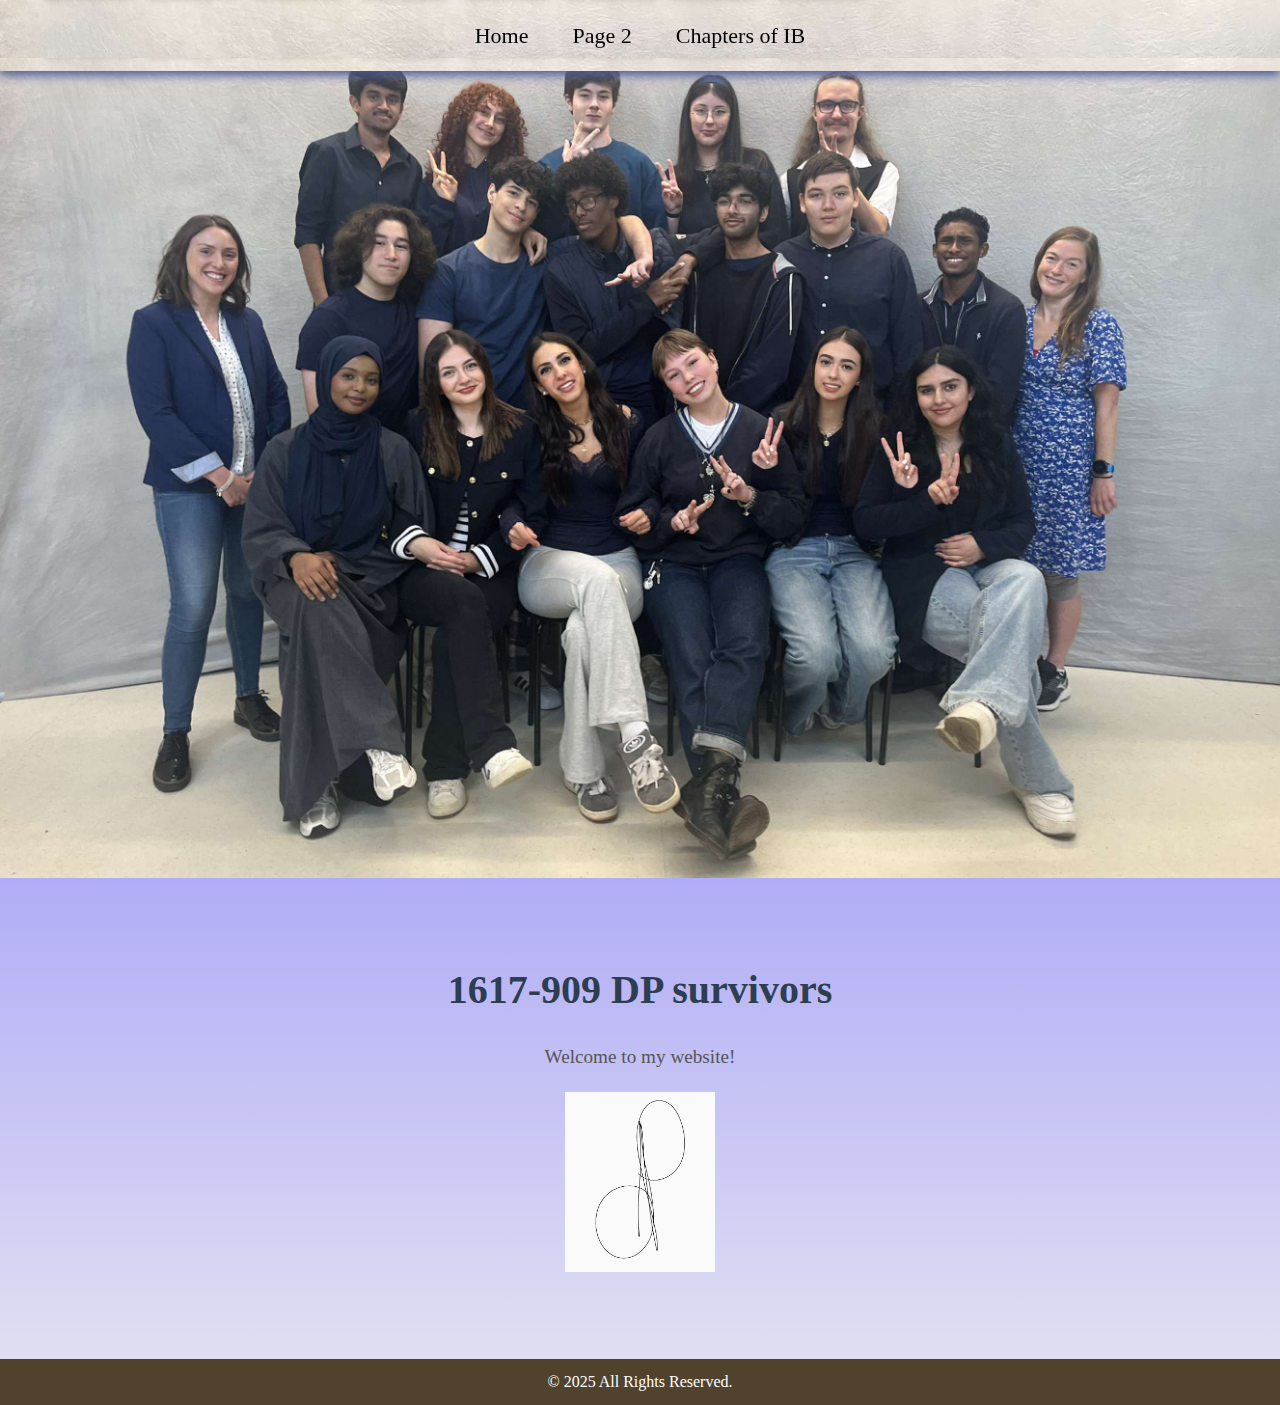
==== index.html @ 580e5043 "Add files via upload" ====
<!DOCTYPE html>
<html lang="en">
<head>
    <meta charset="UTF-8">
    <meta name="viewport" content="width=device-width, initial-scale=1">
    <title>DP survivers</title>
    <link rel="stylesheet" href="style.css">
    <style>
        body {
            background: linear-gradient(to bottom, #5c50ff, #e4e4f2);
        }
        .navbar {
            background: url(image2navbar.png);
            box-shadow: 0px 4px 10px  #455596;
        }
        .navbar ul li a {
            color: black;
        }
        .navbar ul li a:hover {
            background-color: #184ec1;
        }

    </style>
</head>
<body>
    <img src="image2.png" class="image2">
    
    <!-- Navigation Bar -->
    <nav class="navbar">
        <ul>
            <li><a href="index.html">Home</a></li>
            <li><a href="page2.html">Page 2</a></li>
            <li><a href="time.html">Chapters of IB</a></li>
        </ul>
    </nav>
    
    <!-- Main Content -->
    <main>
        <h1>1617-909 DP survivors</h1>
        <p class="nv2">Welcome to my website!</p>

            <img id="image" src="image.png" alt="image" class="custom-image">
    </main>
    
    <!-- Footer -->
    <footer>
        <p>&copy; 2025 All Rights Reserved.</p>
    </footer>

    <script src="script.js"></script>
</body>
</html>
---- style.css ----
/* Reset styles to ensure consistency across browsers */
* {
    margin: 0;                    /* Removes default margin on all elements */
    padding: 0;                   /* Removes default padding on all elements */
    box-sizing: border-box;      /* Ensures padding and border are included in the element’s total width and height */
}

/* Base styling for the entire page */
body {
    font-family: 'Georgia', serif;                   /* Sets a serif font for classic, elegant text appearance */
    line-height: 1.6;                                /* Increases spacing between lines for readability */
    color: #333;                                     /* Sets default text color to dark gray */
    background: linear-gradient(to bottom, #e0caab, #ddc3a0); /* Applies a vertical gradient background */
    min-height: 100vh;                               /* Ensures the body fills at least the full height of the screen */
    text-align: center;                              /* Centers all text horizontally by default */
    display: flex;                                   /* Enables flexbox layout for vertical structure */
    flex-direction: column;                          /* Aligns children in a vertical column (top to bottom) */
    justify-content: space-between;                  /* Distributes space evenly between top, middle, and bottom content */
}

/* ===== Navigation Bar Styles ===== */
.navbar {
    position: fixed;                                 /* Fixes the navbar to the top of the page so it stays while scrolling */
    top: 0;                                           /* Anchors it to the top edge of the screen */
    width: 100%;                                      /* Stretches the navbar across the entire width */
    background-color: #68470fdc;                      /* Semi-transparent dark brown background */
    color: white;                                     /* Default text color inside navbar */
    z-index: 1000;                                    /* Ensures it stays above other content layers */
    box-shadow: 0px 4px 10px #54452c;                 /* Adds depth with a shadow under the navbar */
    padding: 10px 0;                                  /* Adds vertical space inside the navbar */
    display: flex;                                    /* Flexbox used to center the content horizontally */
    justify-content: center;                          /* Horizontally centers the unordered list (ul) */
}

/* Unordered list inside navbar */
.navbar ul {
    list-style: none;                                 /* Removes default bullet points */
    display: flex;                                    /* Aligns list items horizontally */
    justify-content: center;                          /* Centers items within the navbar */
    flex-wrap: wrap;                                  /* Allows items to wrap onto a new line if needed on smaller screens */
    padding: 0;                                       /* Removes default padding */
}

/* Individual list items in the navbar */
.navbar ul li {
    margin: 0 10px;                                   /* Horizontal spacing between navigation links */
}

/* Styling for the links inside navbar items */
.navbar ul li a {
    text-decoration: none;                            /* Removes underlines from links */
    color: white;                                     /* Sets text color to white */
    font-size: 22px;                                  /* Standard readable size for navigation text */
    padding: 8px 12px;                                /* Padding to increase the clickable area around the text */
    transition: 0.8s;                                  /* Smooth transition for hover effects */
    display: block;                                   /* Makes the whole padded area clickable */
}

/* Hover effect for navbar links */
.navbar ul li a:hover {
    background-color: #46320f;                        /* Darker background when hovered */
    border-radius: 5px;                               /* Rounded corners for the hover box */
}




/* ===== Main Content Area ===== */
main {
    padding: 80px 20px;                               /* Top padding ensures content doesn't hide under the fixed navbar */                             /* Centers content inside the main element */
    flex-grow: 1;                                     /* Allows this section to expand and fill available vertical space */
}

/* Main heading style */
h1 {
    font-size: 2.5rem;                                /* Large font size for titles (responsive) */
    color: #2c3e50;                                   /* Dark slate color for the heading */
    margin-bottom: 20px;                              /* Space between the heading and following content */
}

/* Paragraph with class 'nv2' */
p.nv2 {
    font-size: 1.2rem;                                /* Slightly larger font for readability */
    color: #555;                                      /* Medium gray text color */
    margin: 20px auto;                                /* Adds vertical spacing and centers the paragraph */
    max-width: 600px;                                 /* Restricts line length for better readability */
}

/* ===== Image Styling ===== */

/* Container to hold and align images */
.image-container {
    display: flex;                                    /* Enables flex layout for alignment */
    justify-content: center;                          /* Horizontally centers the image(s) */
    align-items: center;                              /* Vertically centers the image(s) */
    margin-top: 30px;                                 /* Adds space above the image container */
}

/* Custom styling for images */
.custom-image {
    width: 150px;                                     /* Sets image width to 150px (you can convert this to % if needed) */
    height: auto;                                     /* Maintains the image's natural aspect ratio */
    transition: transform 0.5s ease-in-out;           /* Smooth animation effect for any transformation (e.g., on hover) */
}

.image1 {
    width: 40%;
    height: auto;
    left: 20;
    text-align: left 20%;
}

.image2 {
    width: 100%;
    height: auto;
    top: -10px;
}



/* Footer */
footer {
    background-color: #50422c;
    color: white;
    padding: 10px 0;
    width: 100%;
    position: relative;
    text-align: center;
}

/* Responsive Design */
@media (max-width: 768px) {
    .navbar ul {
        flex-direction: row;
        justify-content: center;
    }
    .navbar ul li {
        margin: 5px;
    }
    h1 {
        font-size: 2rem;
    }
    p {
        font-size: 1rem;
    }
    .custom-image-1, .custom-image-2 {
        max-width: 80%;
    }
}

/* The main container that holds the background images */
.background-container {
    position: relative;           /* Makes this a positioning reference for children */
    width: 100%;                  /* Takes up full width of the screen */
    height: 100vh;                /* Full height of the visible screen (viewport height) */
    overflow: hidden;             /* Hides any part of the image that goes outside this container */
}

/* Base styles applied to all background images */
.bg-image {
    position: absolute;           /* Allows free positioning inside the relative parent */
    max-width: 100%;              /* Prevents image from exceeding container width */
    height: auto;                 /* Maintains the image's aspect ratio */
    pointer-events: none;         /* Ensures the images don’t block mouse clicks or interactions */
}
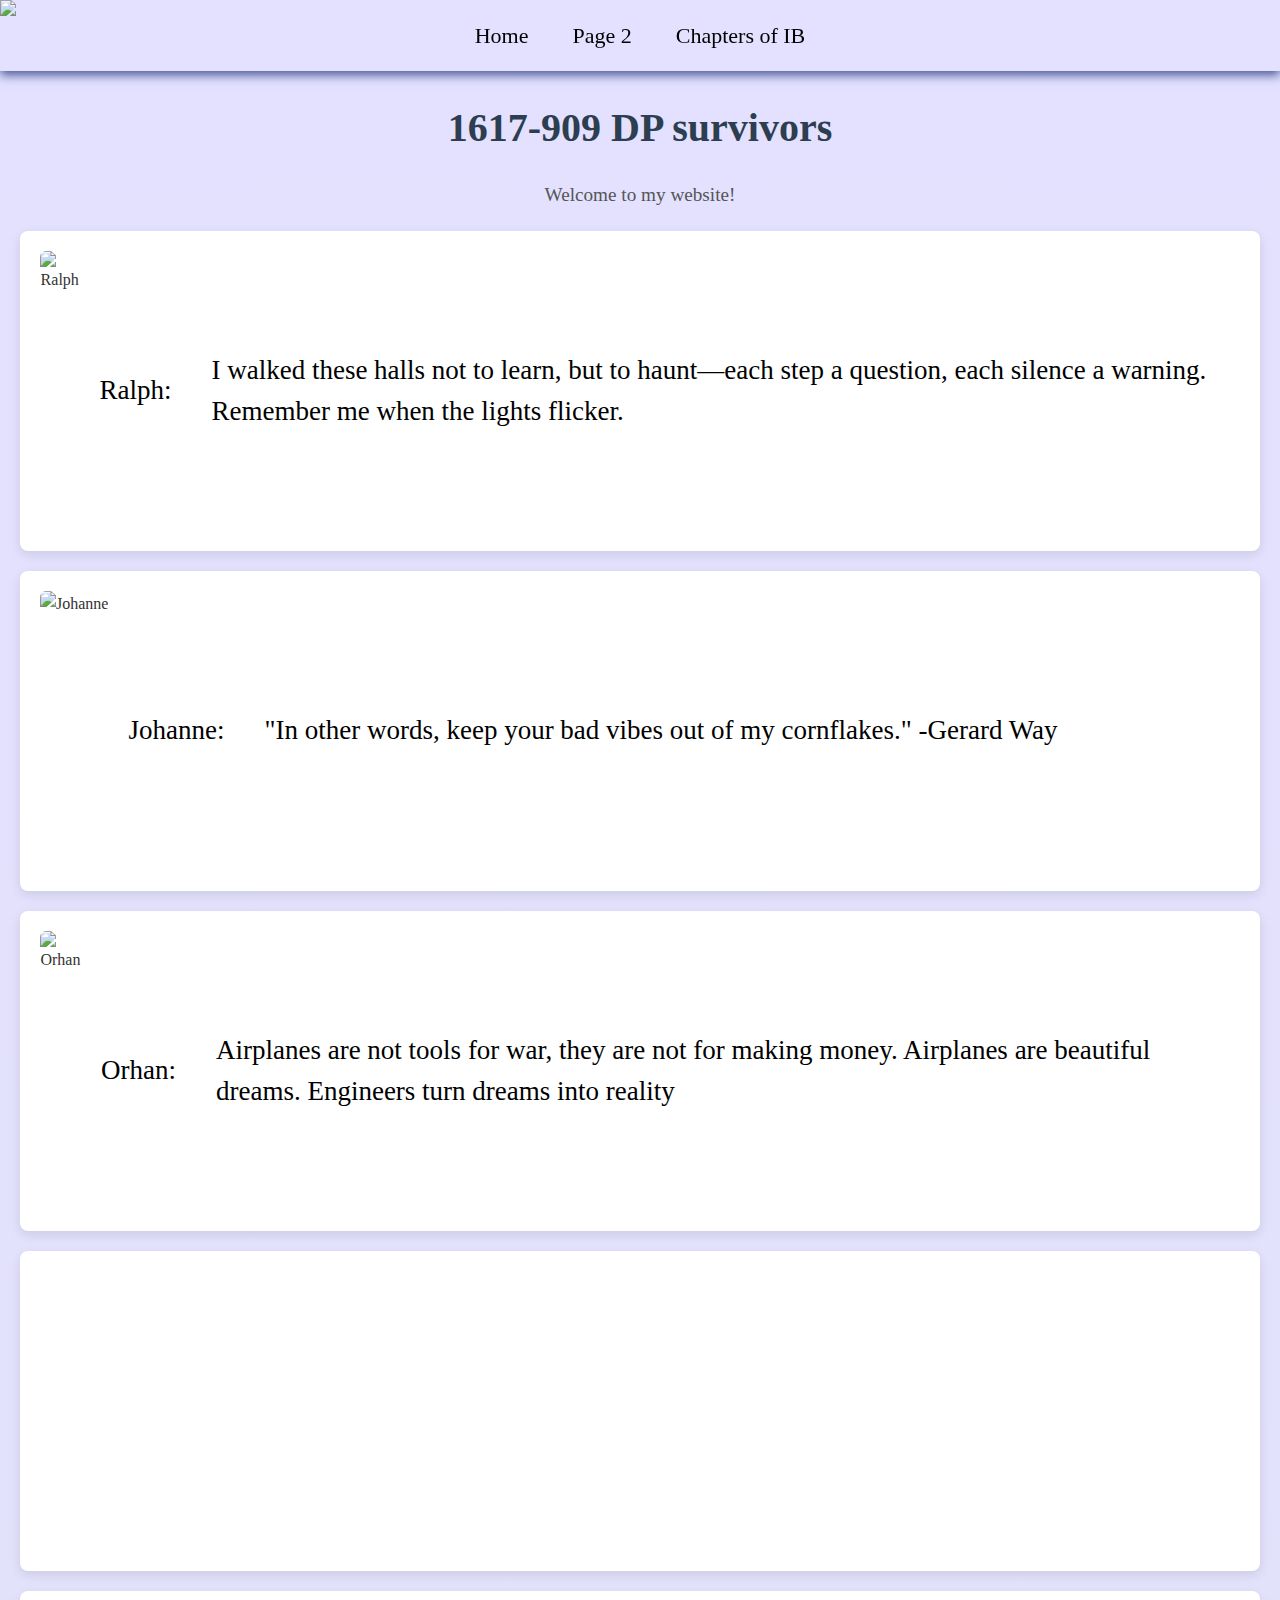
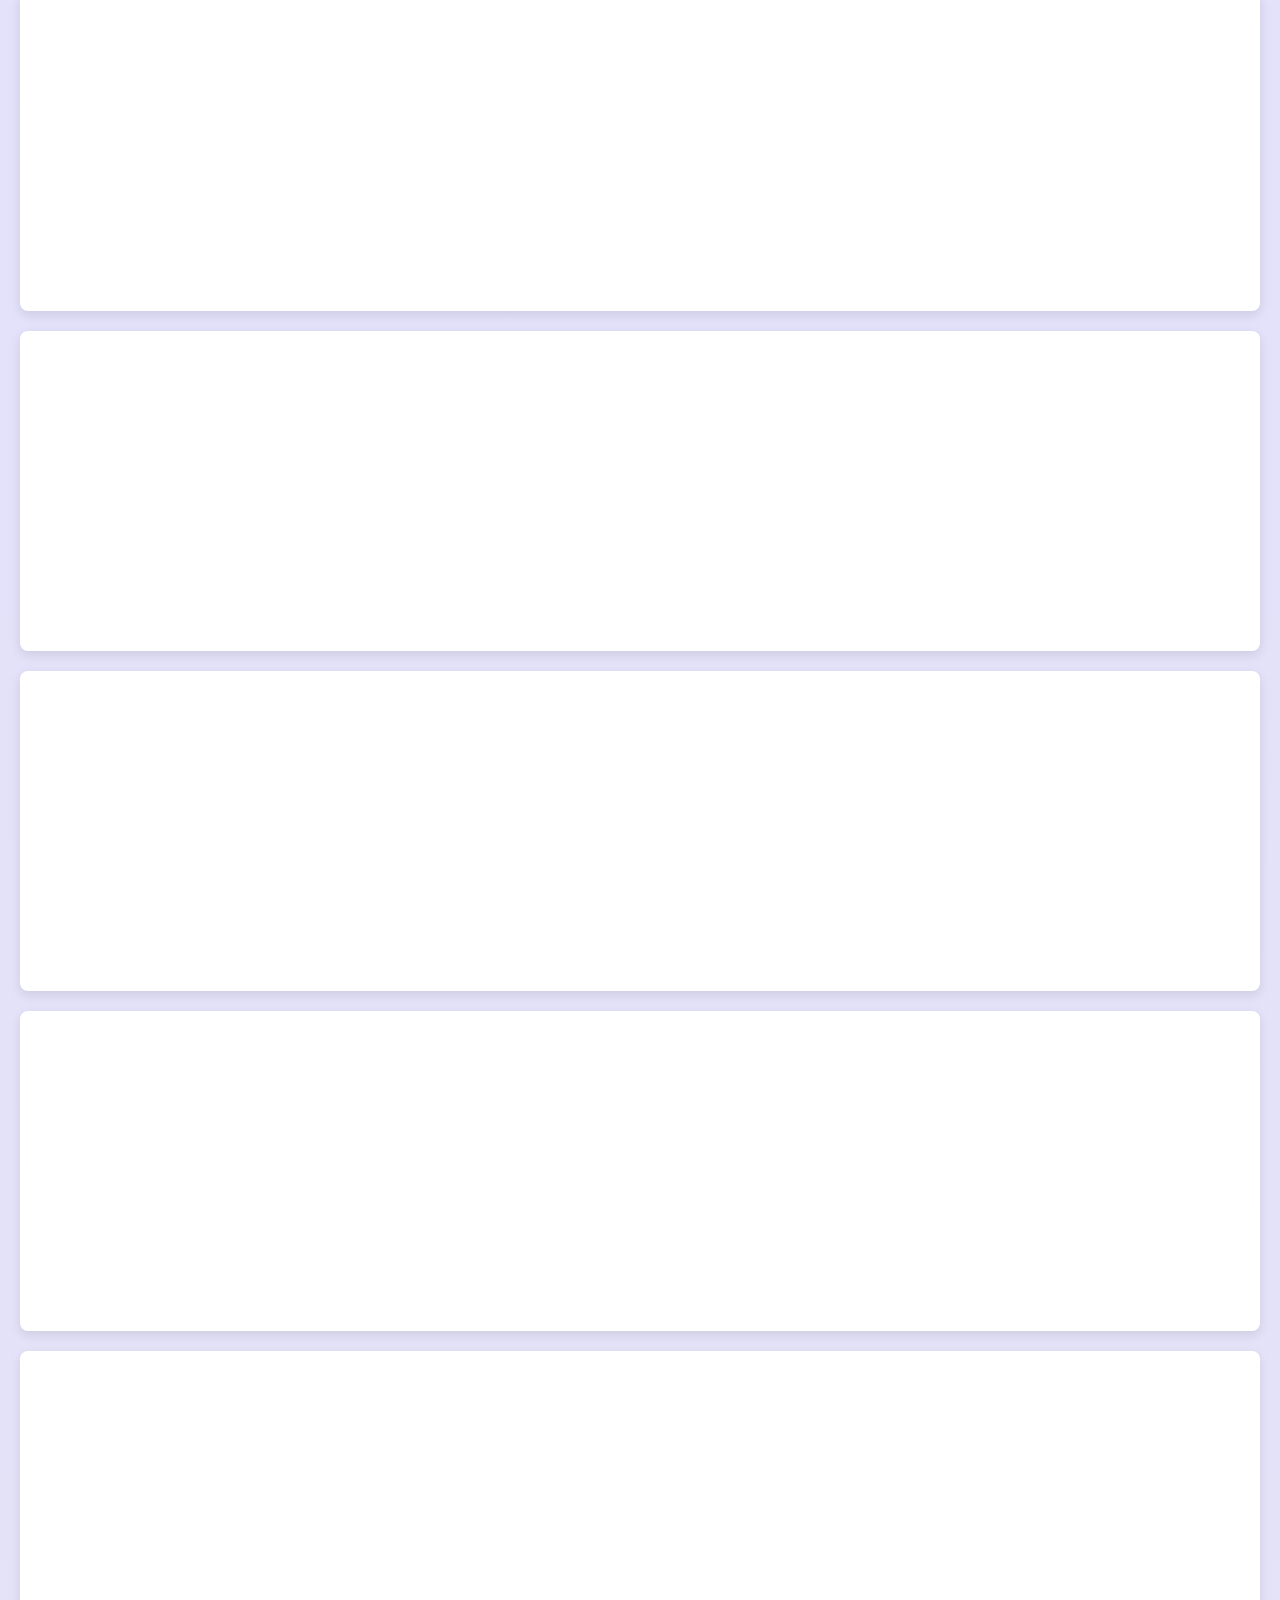
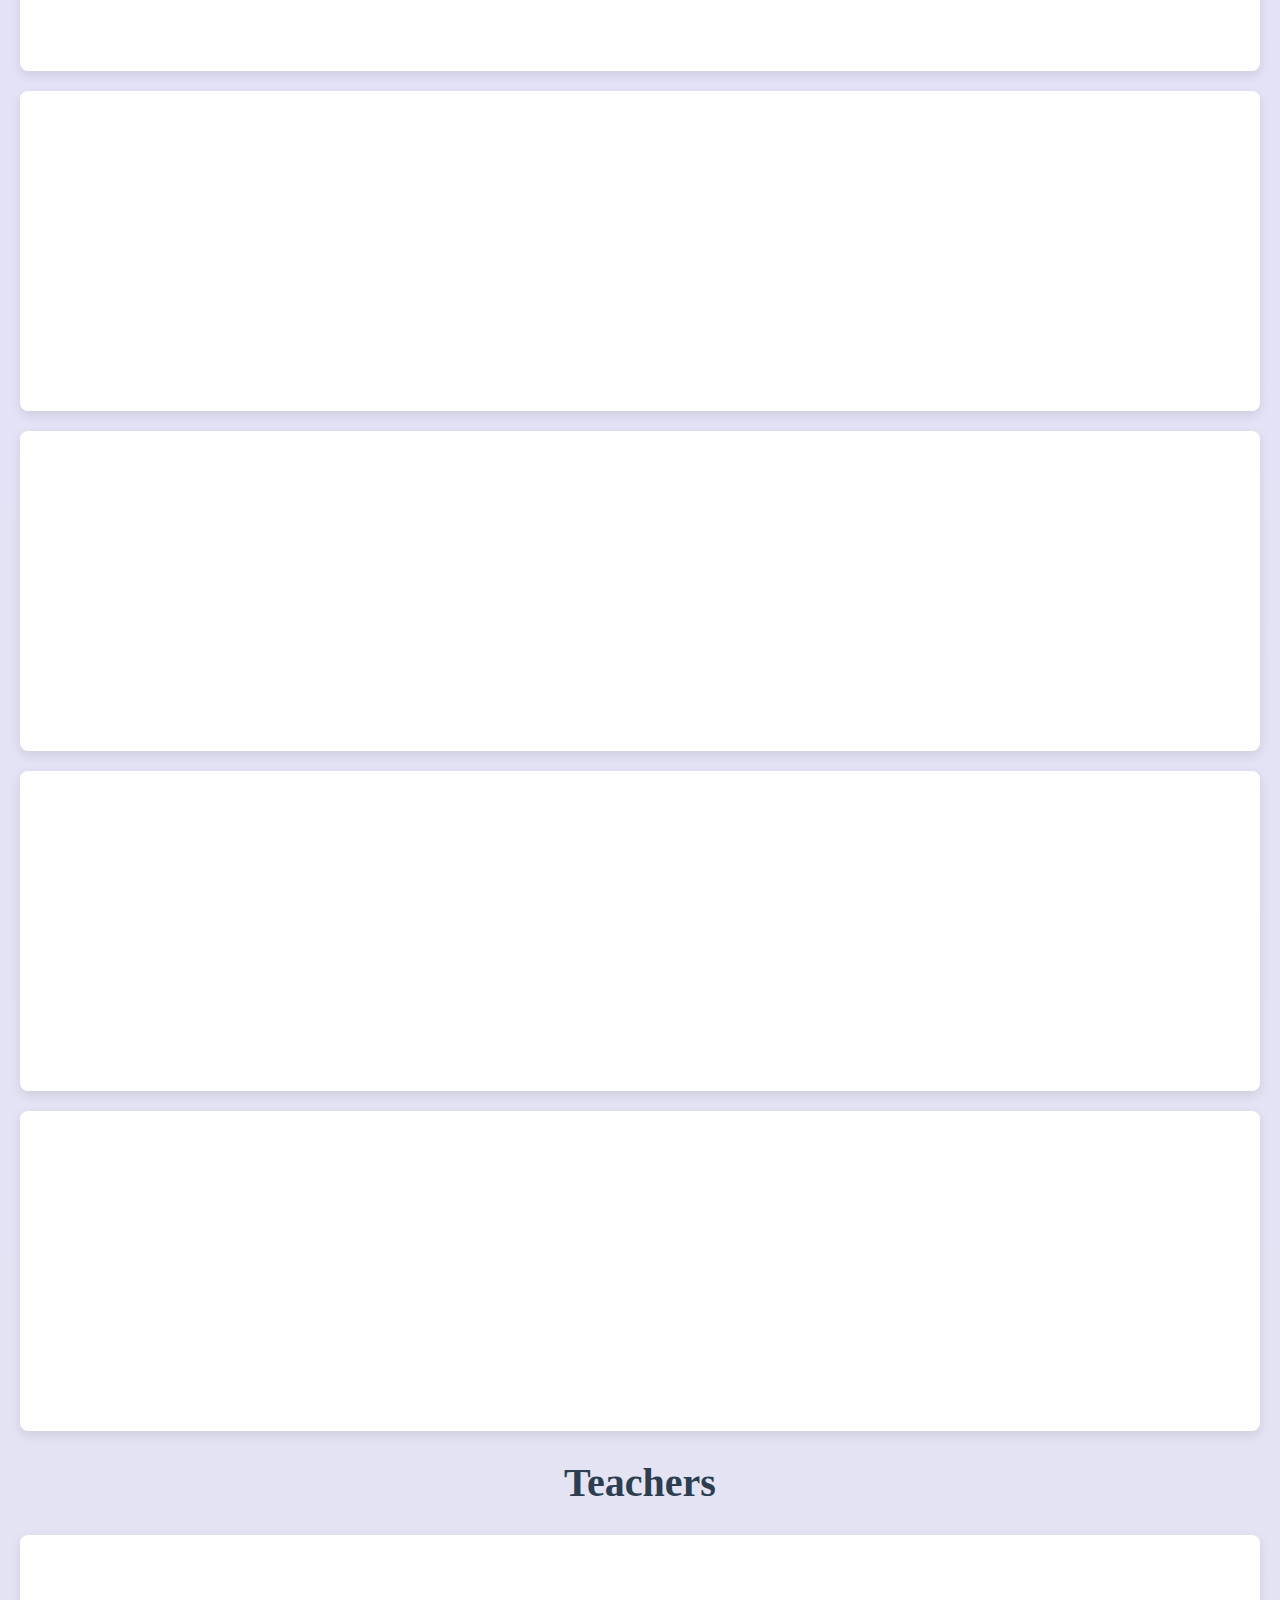
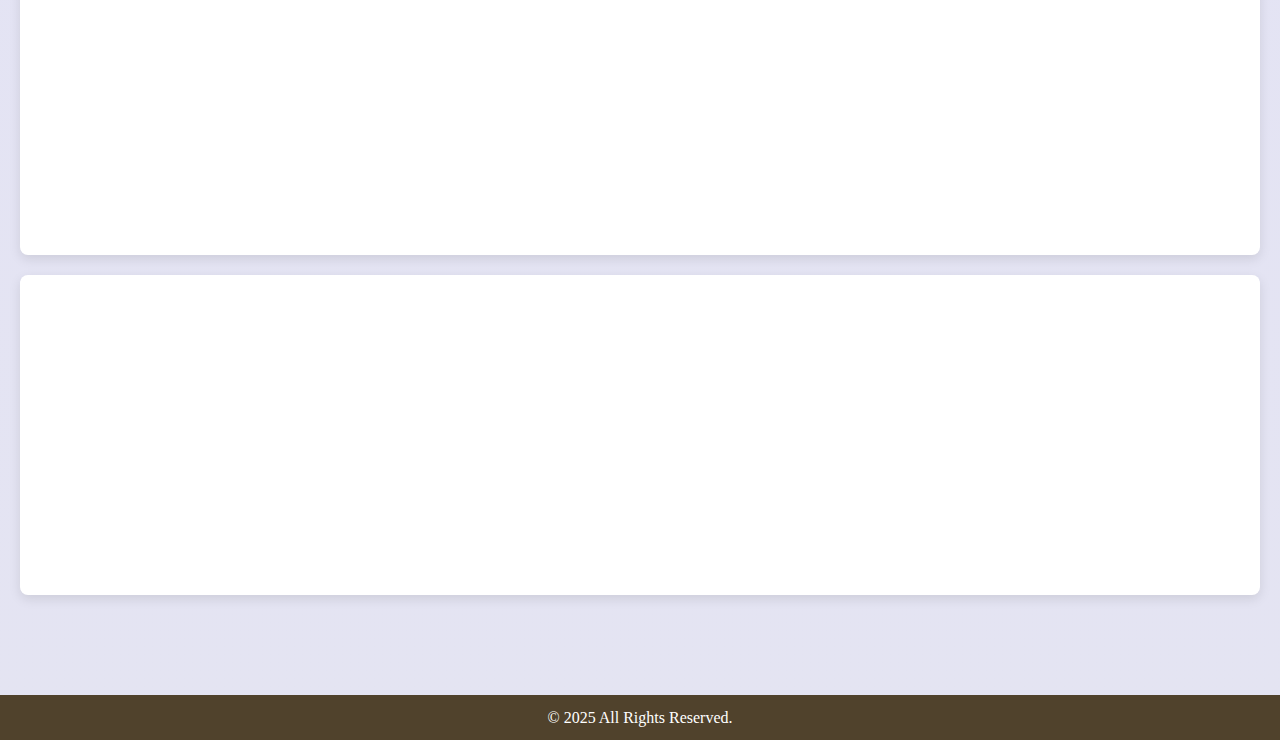
==== commit 15bce734: "Update index.html" ====
--- a/index.html
+++ b/index.html
@@ -7,10 +7,10 @@
     <link rel="stylesheet" href="style.css">
     <style>
         body {
-            background: linear-gradient(to bottom, #5c50ff, #e4e4f2);
+            background: linear-gradient(to bottom, #e3e1ff, #e4e4f2);
         }
         .navbar {
-            background: url(image2navbar.png);
+            background: url(image/image2navbar.png);
             box-shadow: 0px 4px 10px  #455596;
         }
         .navbar ul li a {
@@ -23,7 +23,7 @@
     </style>
 </head>
 <body>
-    <img src="image2.png" class="image2">
+    <img src="image/image2.png" class="image2">
     
     <!-- Navigation Bar -->
     <nav class="navbar">
@@ -38,8 +38,114 @@
     <main>
         <h1>1617-909 DP survivors</h1>
         <p class="nv2">Welcome to my website!</p>
+        
+        <div class="image-text">
+            <img src="image/ralph.1.png" alt="Ralph">
+            <p>Ralph:</p>
+            <br>
+            <p>I walked these halls not to learn, but to haunt—each step a question, each silence a warning. Remember me when the lights flicker.</p>
+        </div>
 
-            <img id="image" src="image.png" alt="image" class="custom-image">
+        <div class="image-text">
+            <img src="image/johanne.1.jpeg" alt="Johanne">
+            <p>Johanne:</p>
+            <br>
+            <p>"In other words, keep your bad vibes out of my cornflakes."  -Gerard Way </p>
+        </div>
+        
+        <div class="image-text">
+            <img src="image/image (1).png" alt="Orhan">
+            <p>Orhan:</p>
+            <br>
+            <p>Airplanes are not tools for war, they are not for making money. Airplanes are beautiful dreams. Engineers turn dreams into reality</p>
+        </div>
+
+        <div class="image-text">
+            <img src="image/image (1).png" alt="">
+            <p></p>
+            <br>
+            <p></p>
+        </div>
+
+        <div class="image-text">
+            <img src="image/image (1).png" alt="">
+            <p></p>
+            <br>
+            <p></p>
+        </div>
+
+        <div class="image-text">
+            <img src="image/image (1).png" alt="">
+            <p></p>
+            <br>
+            <p></p>
+        </div>
+
+        <div class="image-text">
+            <img src="image/image (1).png" alt="">
+            <p></p>
+            <br>
+            <p></p>
+        </div>
+
+        <div class="image-text">
+            <img src="image/image (1).png" alt="">
+            <p></p>
+            <br>
+            <p></p>
+        </div>
+
+        <div class="image-text">
+            <img src="image/image (1).png" alt="">
+            <p></p>
+            <br>
+            <p></p>
+        </div>
+
+        <div class="image-text">
+            <img src="image/image (1).png" alt="">
+            <p></p>
+            <br>
+            <p></p>
+        </div>
+
+        <div class="image-text">
+            <img src="image/image (1).png" alt="">
+            <p></p>
+            <br>
+            <p></p>
+        </div>
+
+        <div class="image-text">
+            <img src="image/image (1).png" alt="">
+            <p></p>
+            <br>
+            <p></p>
+        </div>
+
+        <div class="image-text">
+            <img src="image/image (1).png" alt="">
+            <p></p>
+            <br>
+            <p></p>
+        </div>
+
+        <h1>Teachers</h1>
+        
+        <div class="image-text">
+            <img src="image/image (1).png" alt="">
+            <p></p>
+            <br>
+            <p></p>
+        </div>
+
+        <div class="image-text">
+            <img src="image/image (1).png" alt="">
+            <p></p>
+            <br>
+            <p></p>
+        </div>
+
     </main>
     
     <!-- Footer -->
@@ -47,6 +153,6 @@
         <p>&copy; 2025 All Rights Reserved.</p>
     </footer>
 
-    <script src="script.js"></script>
+    <script src="image/script.js"></script>
 </body>
 </html>
--- a/style.css
+++ b/style.css
@@ -86,6 +86,8 @@
     max-width: 600px;                                 /* Restricts line length for better readability */
 }
 
+
+
 /* ===== Image Styling ===== */
 
 /* Container to hold and align images */
@@ -113,8 +115,32 @@
 .image2 {
     width: 100%;
     height: auto;
-    top: -10px;
 }
+
+.image-text {
+    display: flex;              /* Places image and text side by side */
+    align-items: center;        /* Vertically aligns text with image */
+    gap: 20px;                  /* Space between image and text */
+    margin: 20px 0;             /* Optional spacing above and below */
+    padding: 20px;               /* Inner space */
+    background-color: white;     /* White box */
+    border-radius: 8px;          /* Optional: rounded corners */
+    box-shadow: 0 4px 12px rgba(0, 0, 0, 0.1); /* Optional: soft shadow */
+    margin: 20px 0;              /* Space between blocks */
+}
+  
+  .image-text img {
+    width: auto;               /* Fixed or responsive width */
+    height: 280px;               /* Keeps image proportions */
+    border-radius: 6px;         /* Optional: round corners */
+  }
+  
+  .image-text p{
+    color: #000000;                /* Or your preferred text color */
+    font-size: 27px;
+    line-height: 1.5;
+    text-align: left;
+  }
 
 
 
@@ -129,7 +155,7 @@
 }
 
 /* Responsive Design */
-@media (max-width: 768px) {
+@media (max-width: 650px) {
     .navbar ul {
         flex-direction: row;
         justify-content: center;
@@ -145,6 +171,10 @@
     }
     .custom-image-1, .custom-image-2 {
         max-width: 80%;
+    }
+    .image-text {
+        flex-direction: column; /* Stack image and text vertically */
+        text-align: center;     /* Optional: center the text */
     }
 }
 
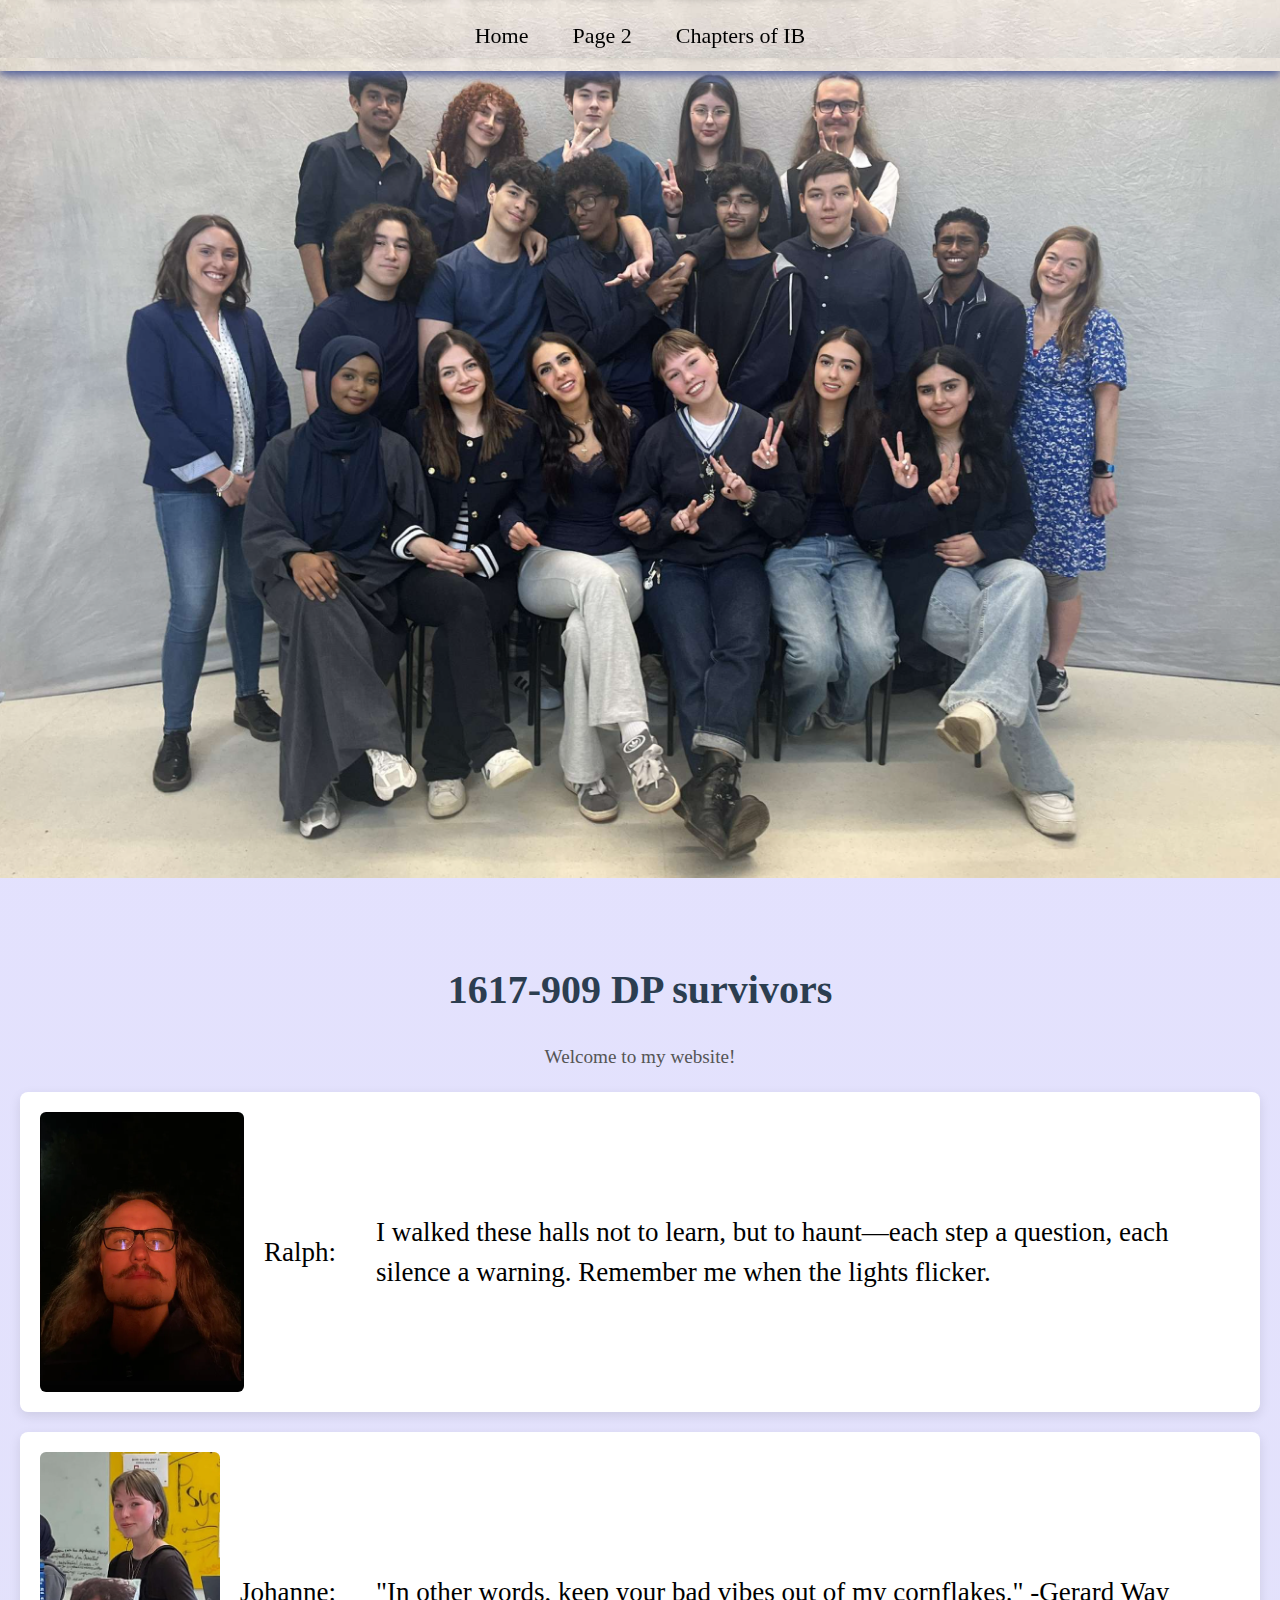
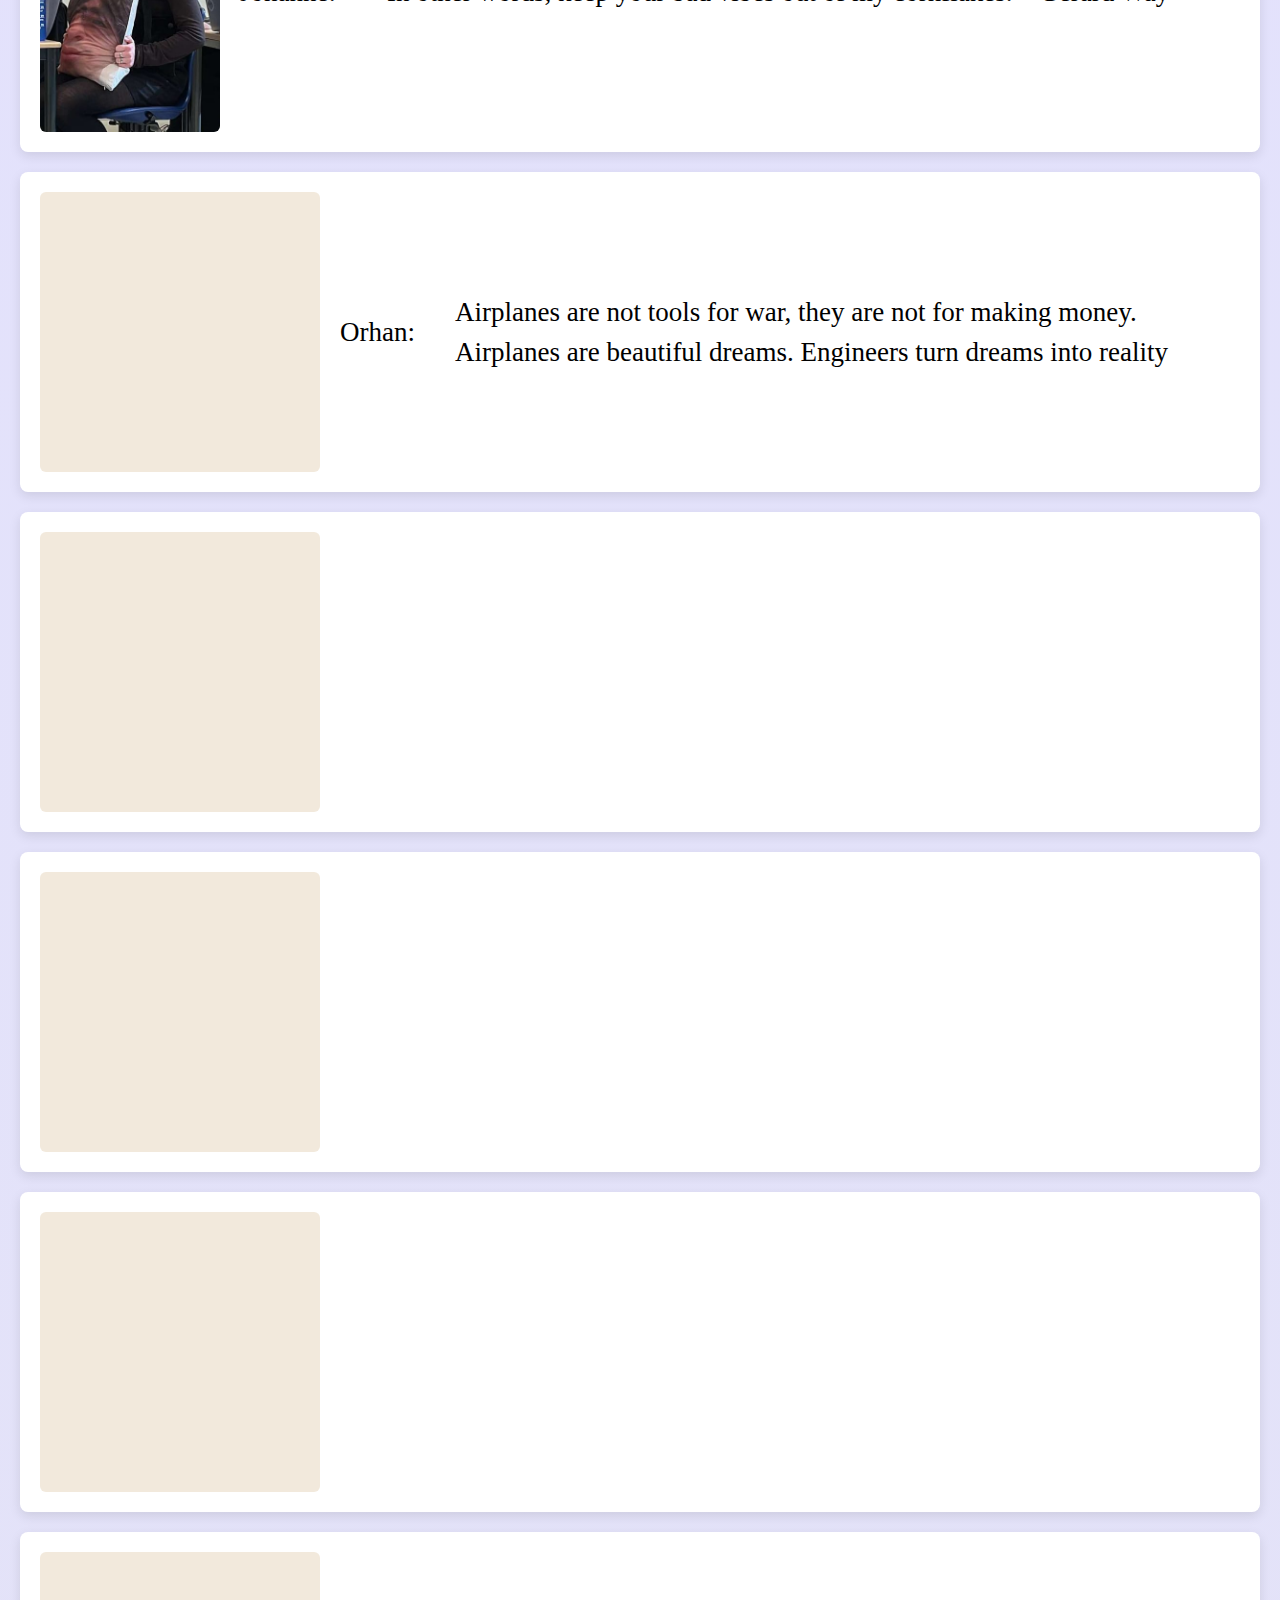
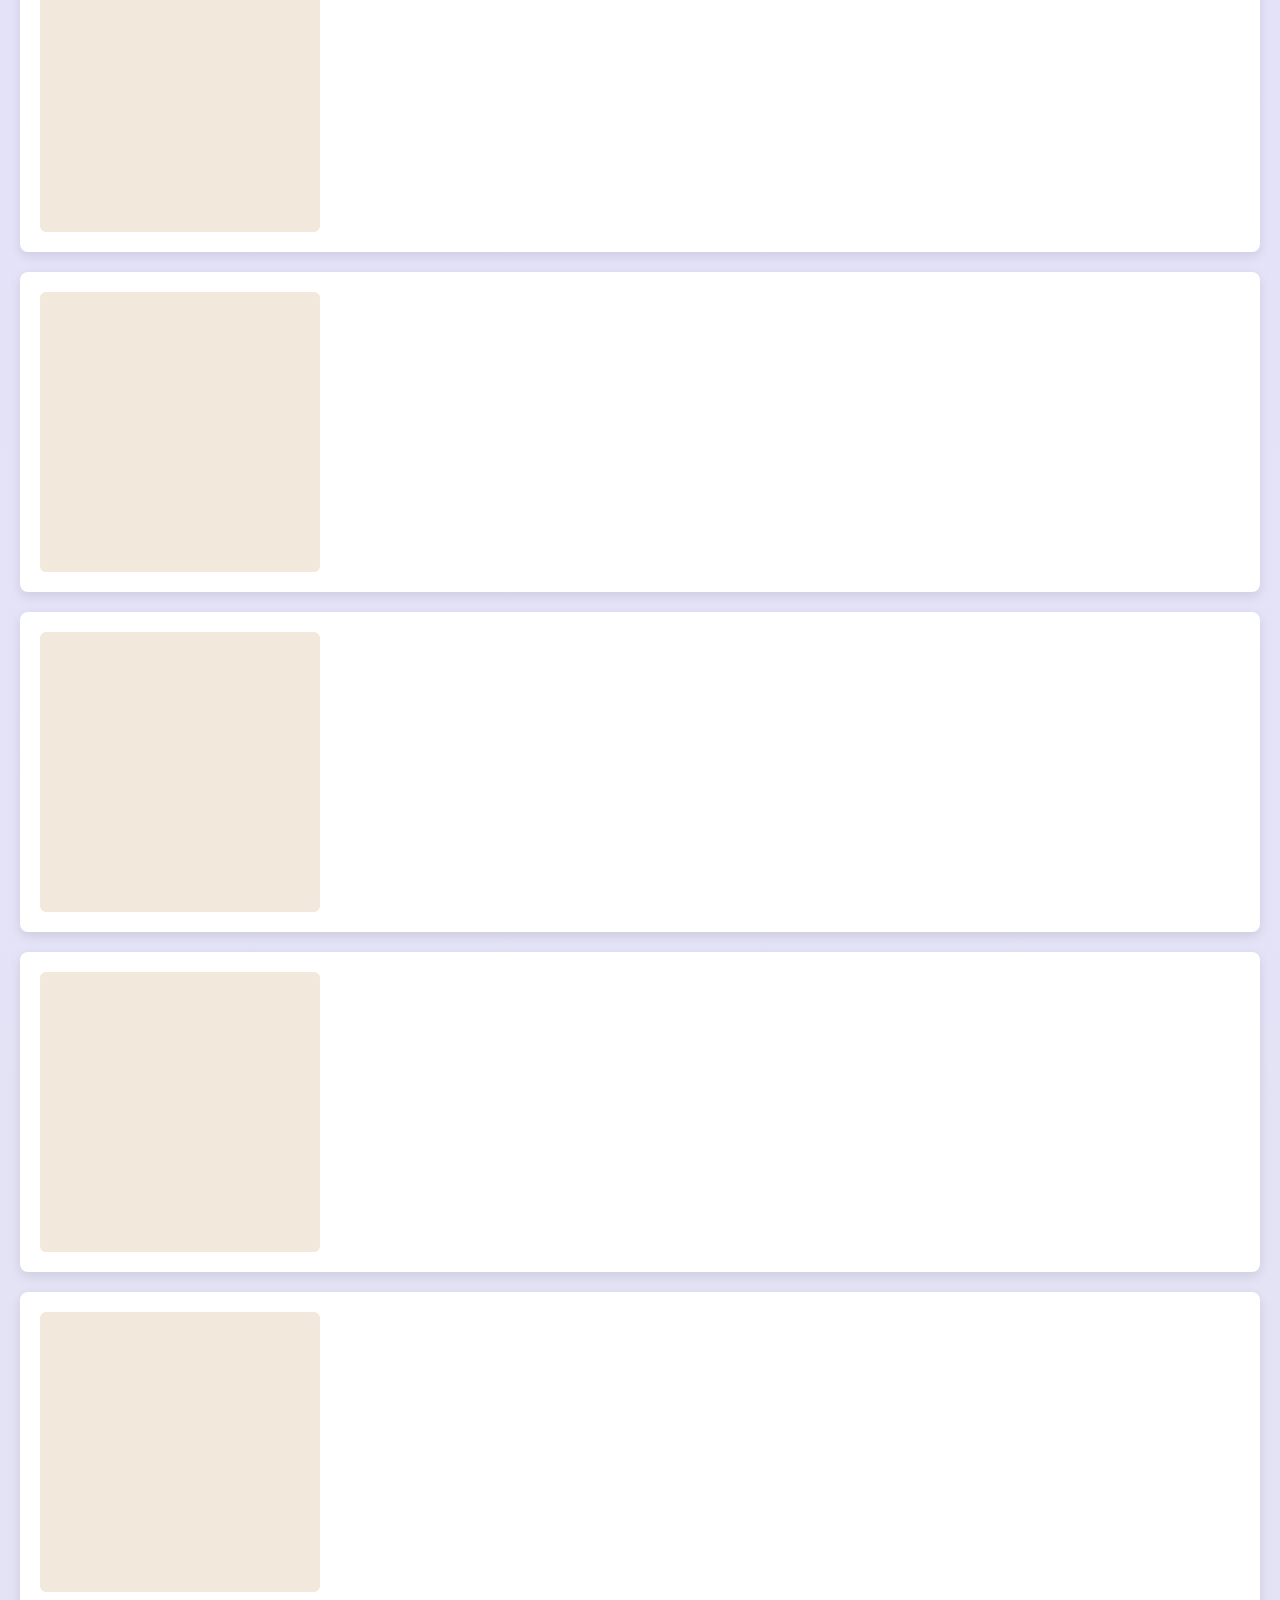
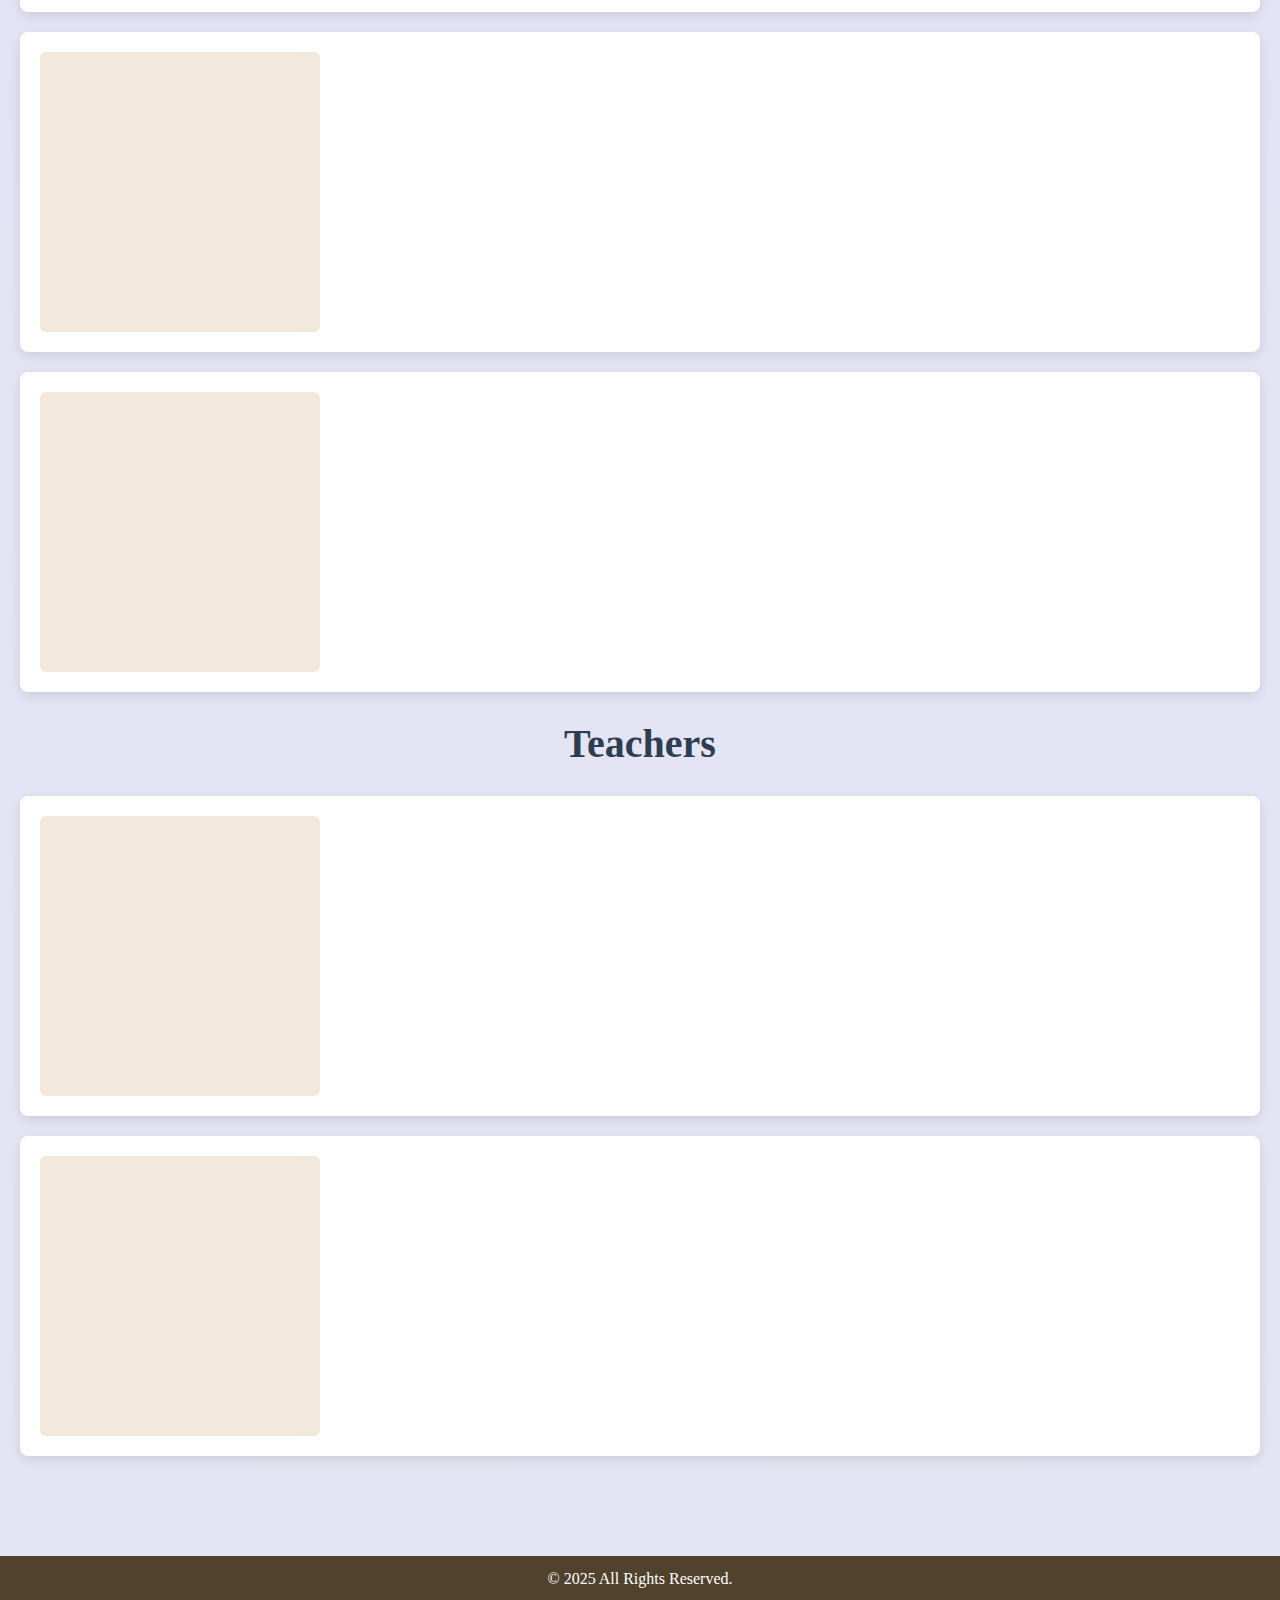
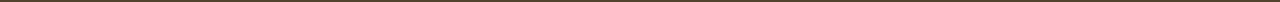
==== commit 4ba9e20b: "Update index.html" ====
--- a/index.html
+++ b/index.html
@@ -23,8 +23,7 @@
     </style>
 </head>
 <body>
-    <img src="image/image2.png" class="image2">
-    
+
     <!-- Navigation Bar -->
     <nav class="navbar">
         <ul>
@@ -33,6 +32,8 @@
             <li><a href="time.html">Chapters of IB</a></li>
         </ul>
     </nav>
+    
+    <img src="image/image2.png" class="image2">
     
     <!-- Main Content -->
     <main>
--- a/style.css
+++ b/style.css
@@ -176,6 +176,9 @@
         flex-direction: column; /* Stack image and text vertically */
         text-align: center;     /* Optional: center the text */
     }
+    .image2{
+    top: 100px;
+    }
 }
 
 /* The main container that holds the background images */
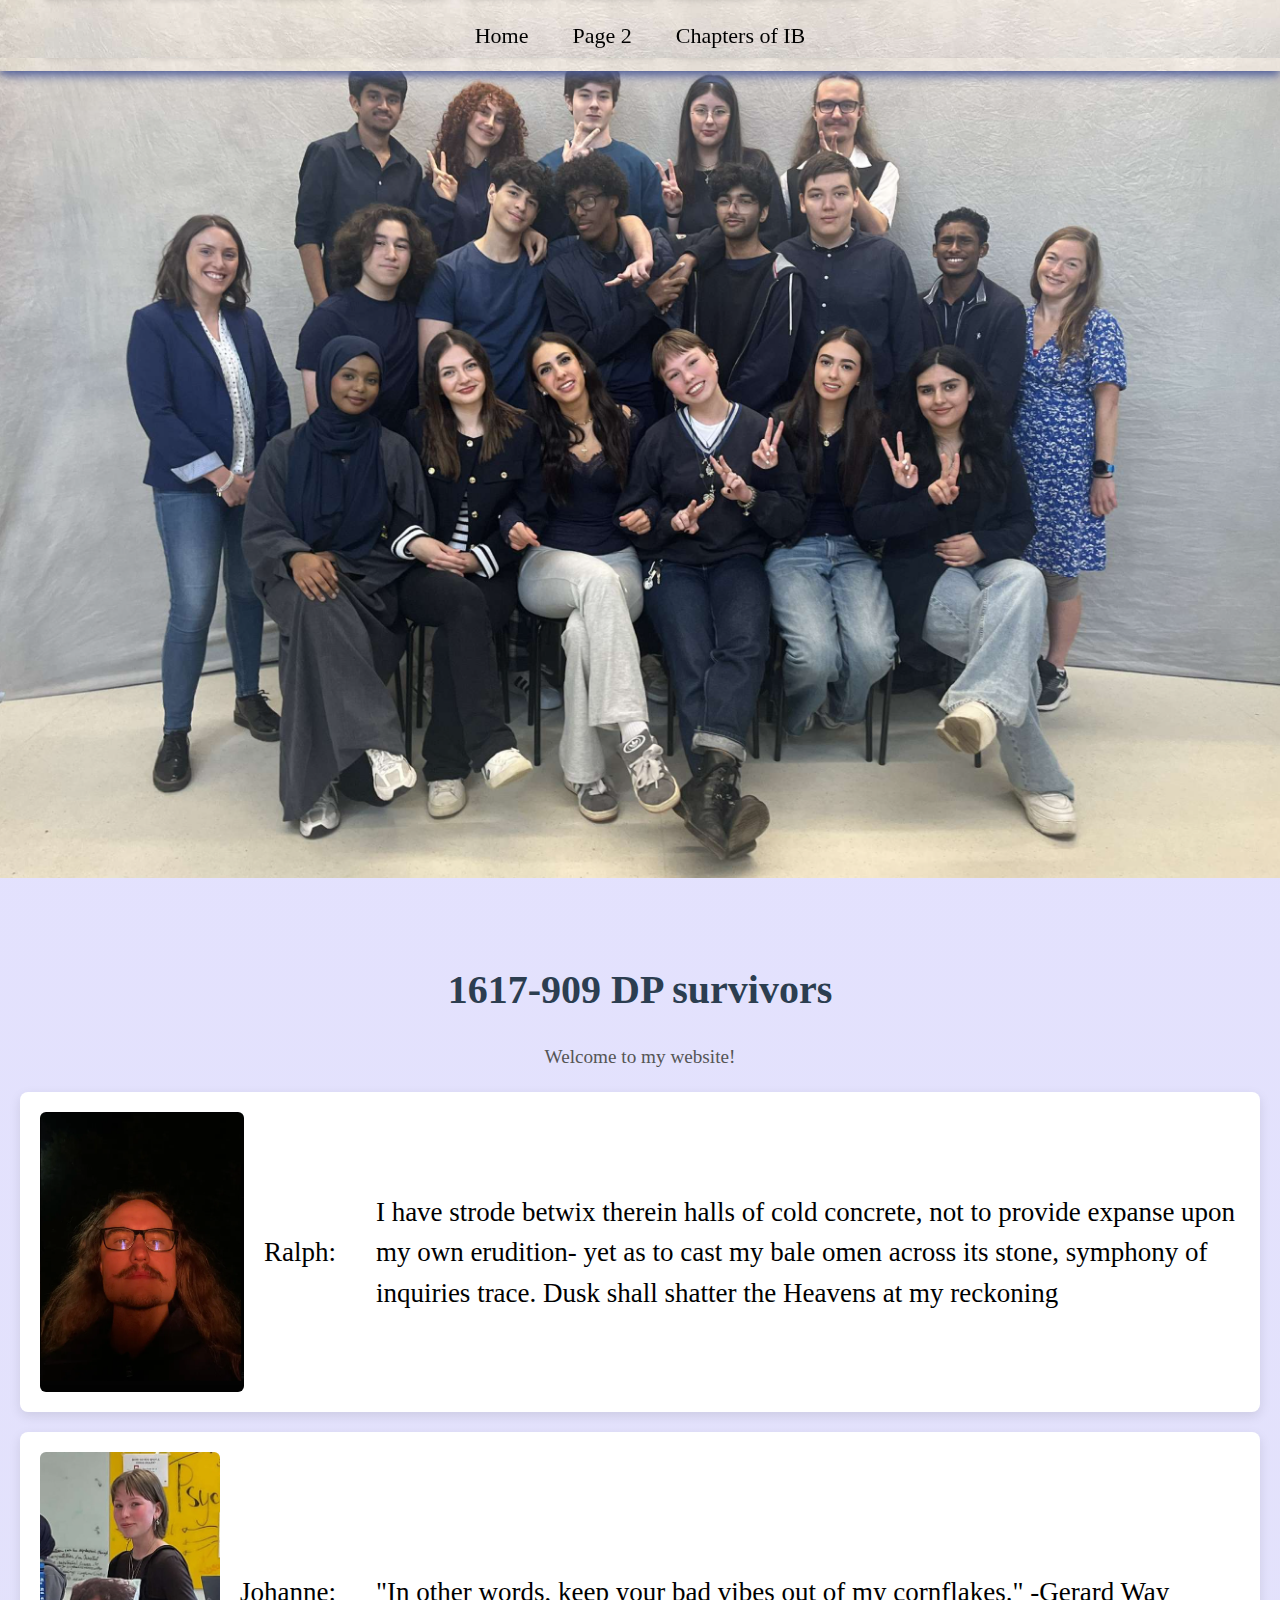
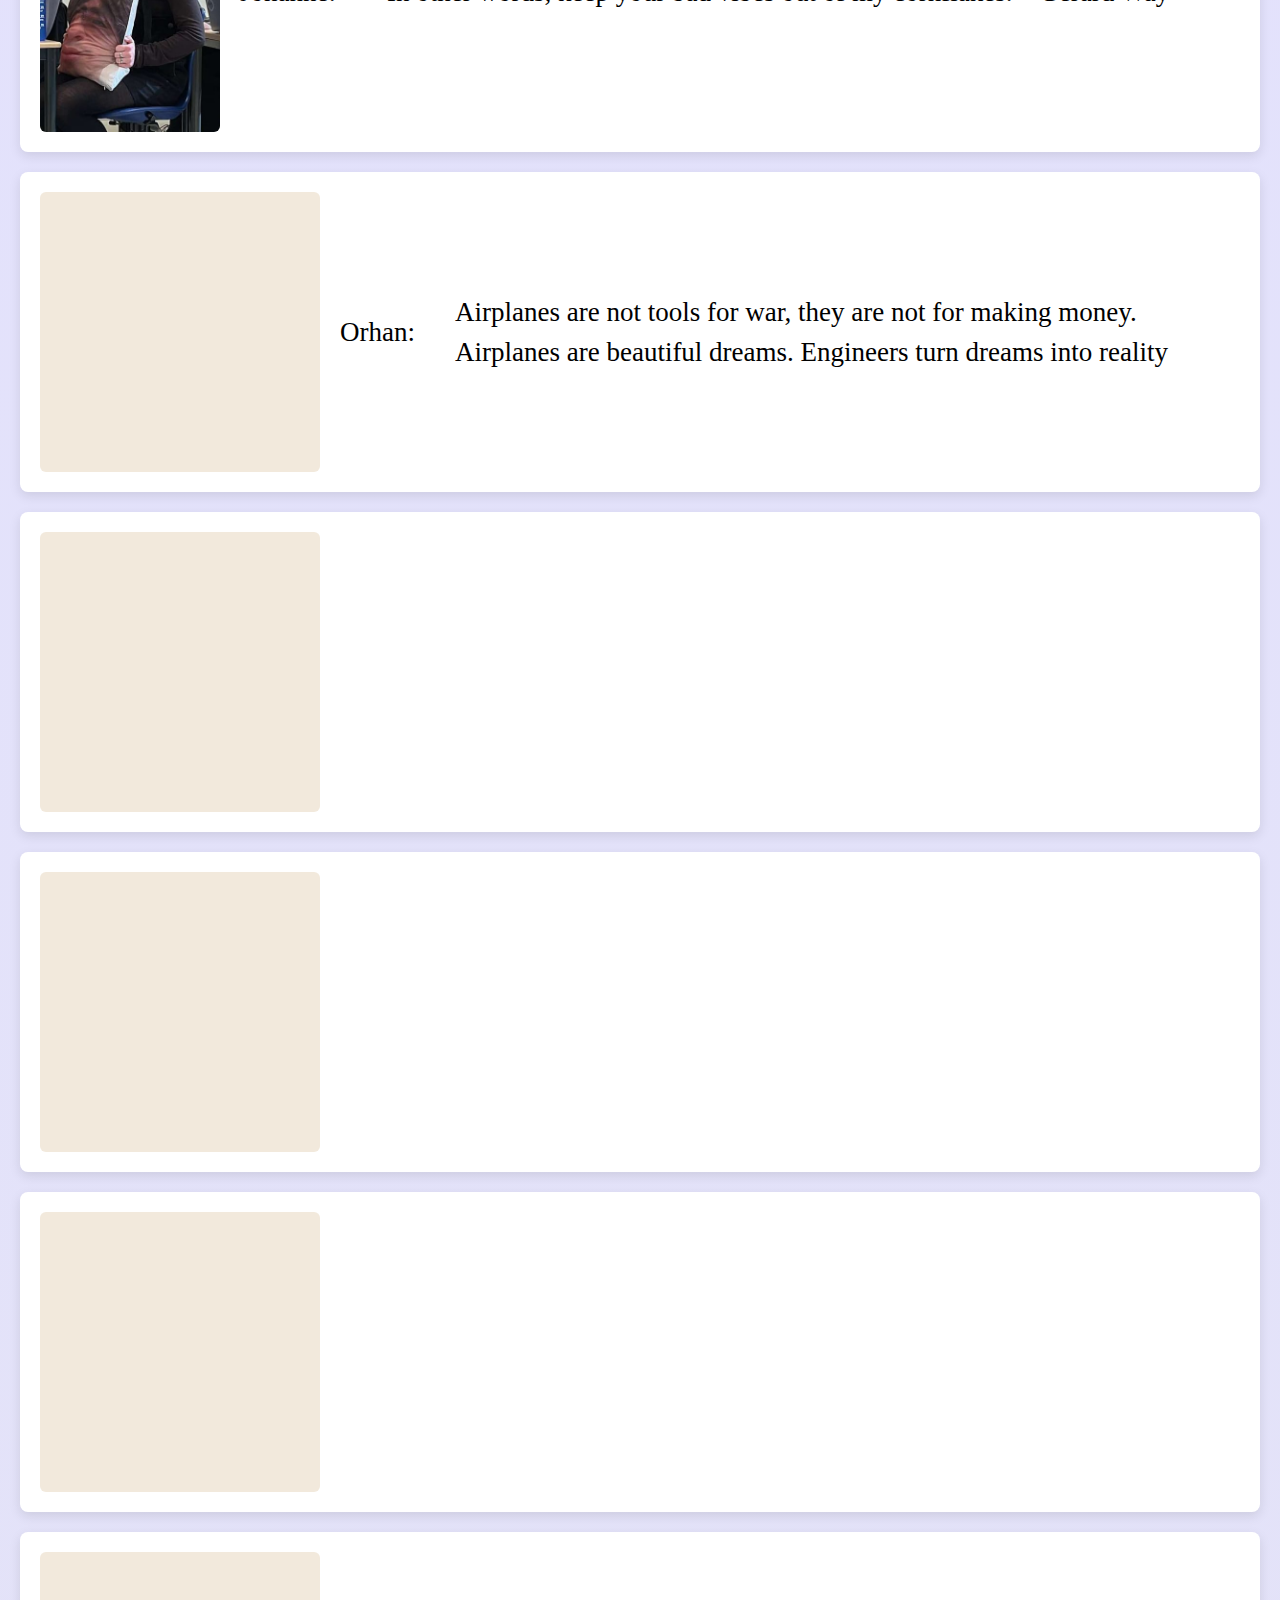
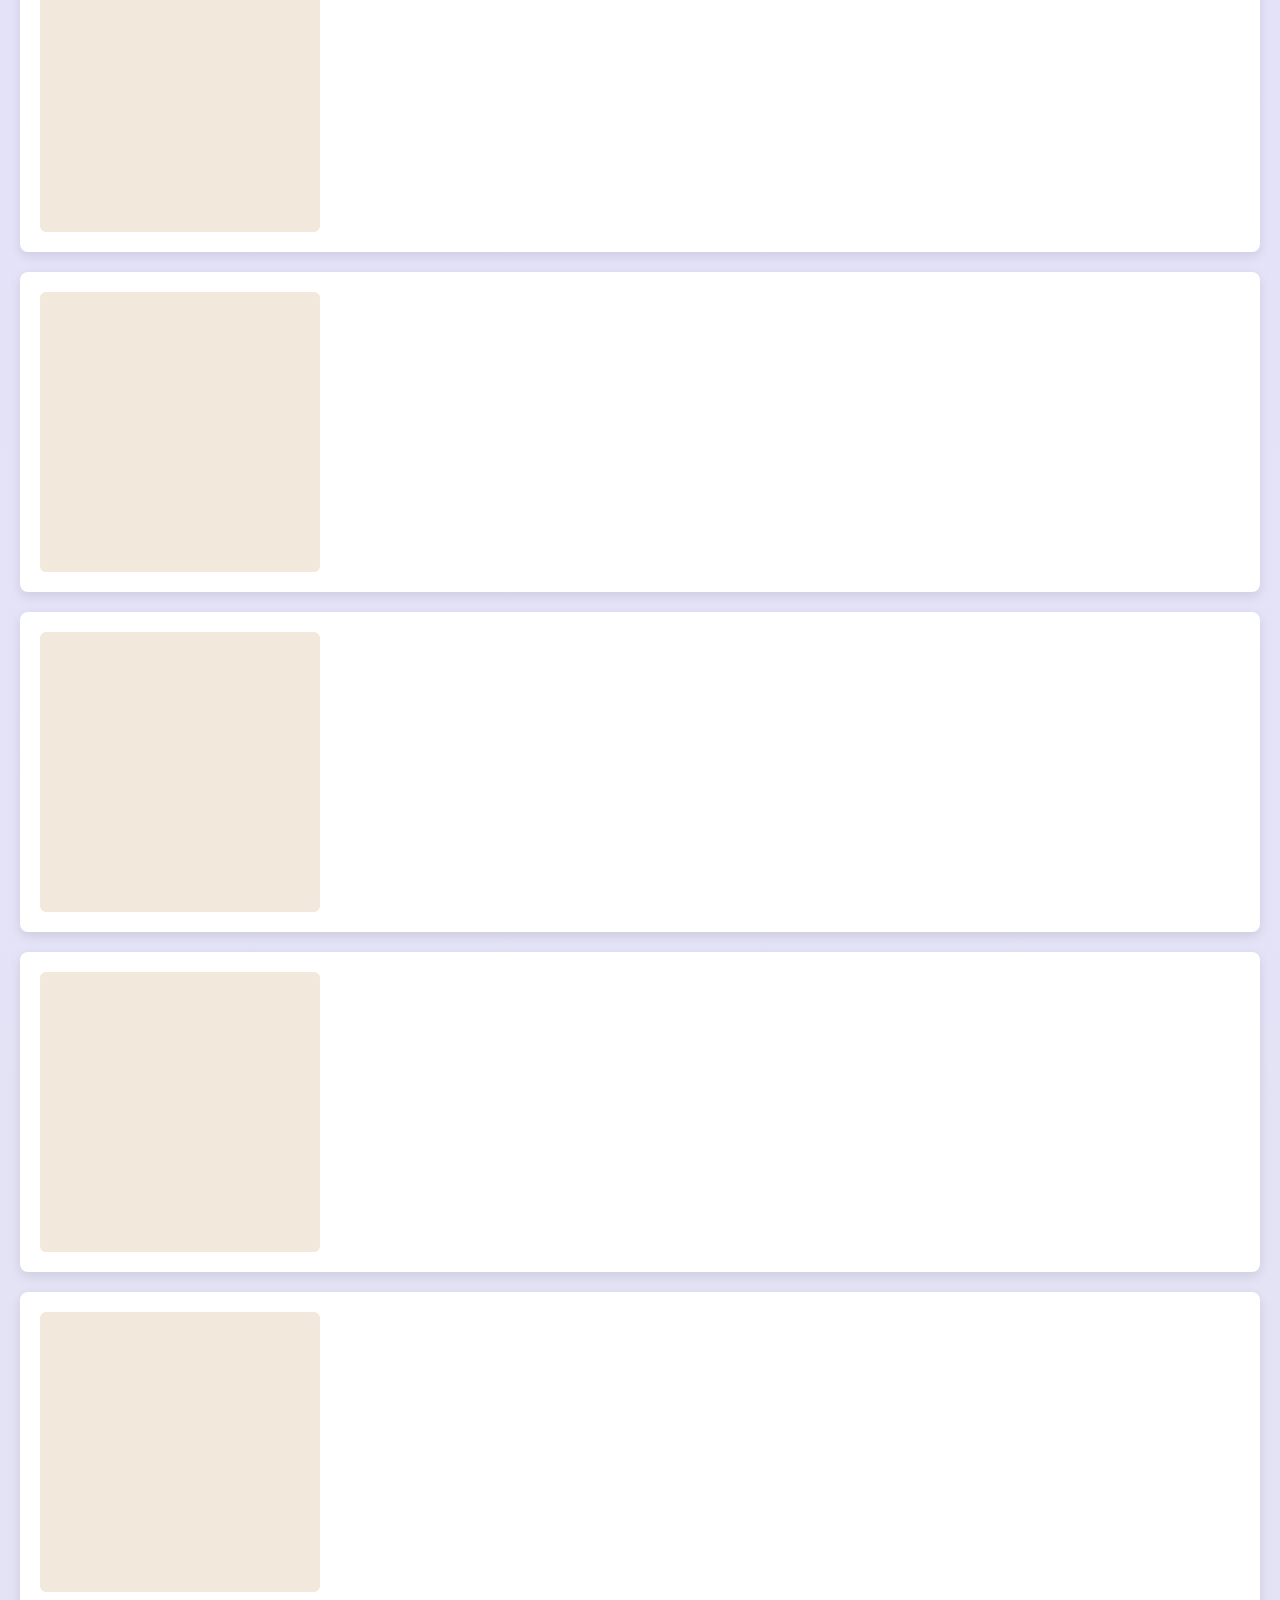
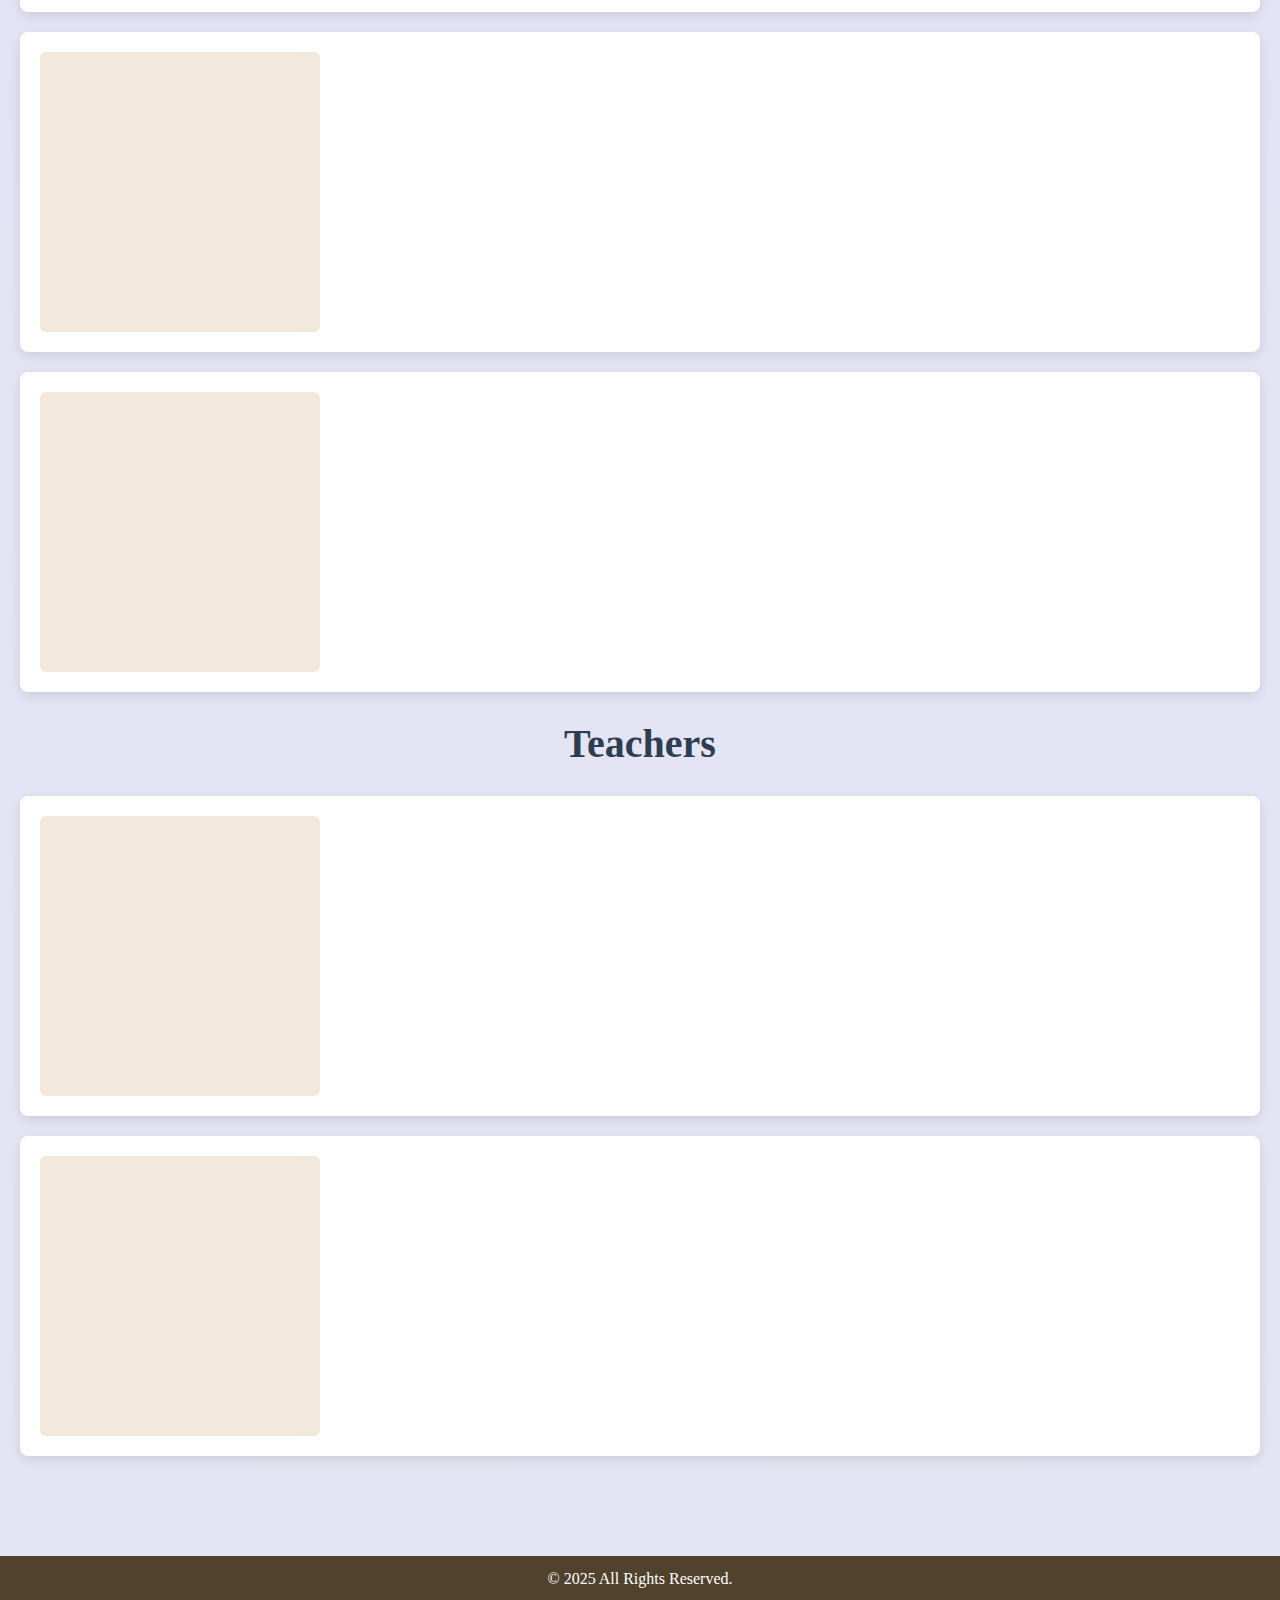
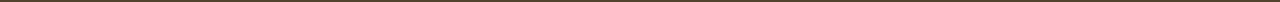
==== commit e7f96ffa: "Update index.html" ====
--- a/index.html
+++ b/index.html
@@ -44,7 +44,7 @@
             <img src="image/ralph.1.png" alt="Ralph">
             <p>Ralph:</p>
             <br>
-            <p>I walked these halls not to learn, but to haunt—each step a question, each silence a warning. Remember me when the lights flicker.</p>
+            <p>I have strode betwix therein halls of cold concrete, not to provide expanse upon my own erudition- yet as to cast my bale omen across its stone, symphony of inquiries trace. Dusk shall shatter the Heavens at my reckoning</p>
         </div>
 
         <div class="image-text">
